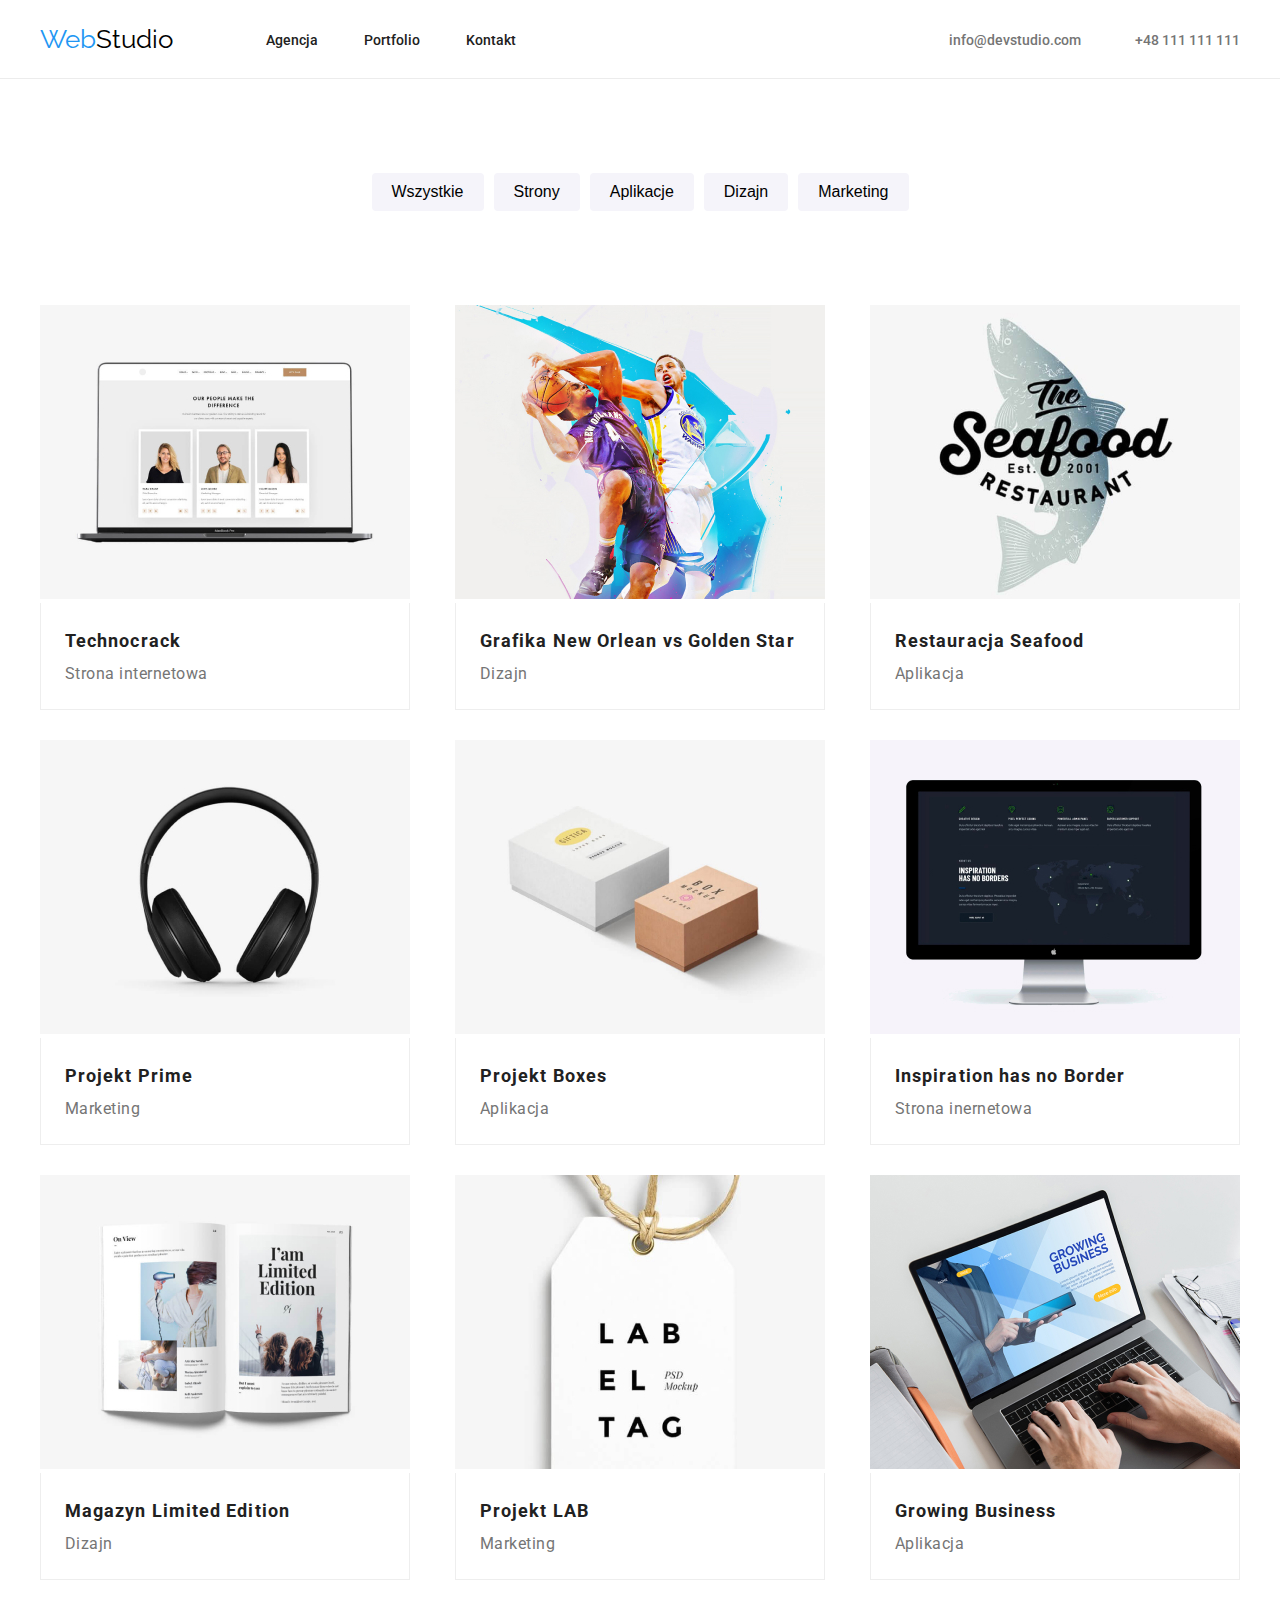
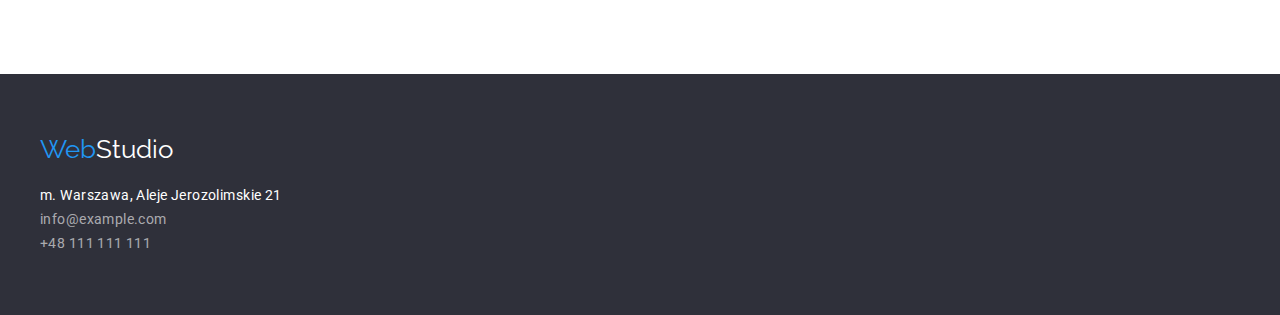
==== portfolio.html @ 24419eda "feat.init" ====
<!DOCTYPE html>
<html lang="en">
	<head>
		<meta charset="UTF-8" />
		<meta http-equiv="X-UA-Compatible" content="IE=edge" />
		<meta name="viewport" content="width=device-width, initial-scale=1.0" />
		<link rel="preconnect" href="https://fonts.googleapis.com" />
		<link rel="preconnect" href="https://fonts.gstatic.com" crossorigin />
		<link
			href="https://fonts.googleapis.com/css2?family=Raleway:wght@700&family=Roboto:wght@400;500;700;900&display=swap"
			rel="stylesheet" />
		<link
			rel="stylesheet"
			href="https://cdnjs.cloudflare.com/ajax/libs/modern-normalize/1.1.0/modern-normalize.min.css"
			integrity="sha512-wpPYUAdjBVSE4KJnH1VR1HeZfpl1ub8YT/NKx4PuQ5NmX2tKuGu6U/JRp5y+Y8XG2tV+wKQpNHVUX03MfMFn9Q=="
			crossorigin="anonymous"
			referrerpolicy="no-referrer" />
		<link rel="stylesheet" href="./css/styles.css" />
		<title>Portfolio</title>
	</head>
	<body>
		<!-- Nagłowek, nav, logo -->
		<header class="header-line">
			<div class="header container">
				<nav class="navigation">
					<a class="logo" href="index.html" title="Strona główna"
						><span class="blue-logo">Web</span>Studio</a
					>
					<ul class="nav-list">
						<li class="nav-item">
							<a class="nav-link" href="index.html">Agencja</a>
						</li>
						<li class="nav-item">
							<a class="nav-link" href="portfolio.html">Portfolio</a>
						</li>
						<li class="nav-item">
							<a class="nav-link" href="#">Kontakt</a>
						</li>
					</ul>
				</nav>
				<ul class="contact-list">
					<li class="contact-item">
						<a class="contact-link" href="mailto:info@devstudio.com"
							>info@devstudio.com</a
						>
					</li>
					<li class="contact-item">
						<a class="contact-link" href="tel:+48111111111">+48 111 111 111</a>
					</li>
				</ul>
			</div>
		</header>
		<!-- Main -->
		<main>
			<!-- Portfolio menu -->
			<section class="portfolio-menu container">
				<ul class="portfolio-menu-list">
					<li class="portfolio-menu-item">
						<button type="button" class="btn-submenu">Wszystkie</button>
					</li>
					<li class="portfolio-menu-item">
						<button type="button" class="btn-submenu">Strony</button>
					</li>
					<li class="portfolio-menu-item">
						<button type="button" class="btn-submenu">Aplikacje</button>
					</li>
					<li class="portfolio-menu-item">
						<button type="button" class="btn-submenu">Dizajn</button>
					</li>
					<li class="portfolio-menu-item">
						<button type="button" class="btn-submenu">Marketing</button>
					</li>
				</ul>
			</section>
			<!-- Our SKills  -->
			<section class="skills container">
				<ul class="skills-list">
					<li class="skills-item">
						<figure class="skills-photo">
							<img
								src="./images/ourSkills/skill1.jpg"
								alt="technocrack"
								width="370"
								height="294" />
							<figcaption class="skills-description">
								<h3 class="skills-name">Technocrack</h3>
								<p class="skills-description-text">Strona internetowa</p>
							</figcaption>
						</figure>
					</li>
					<li class="skills-item">
						<figure class="skills-photo">
							<img
								src="./images/ourSkills/skill2.jpg"
								alt="grafikaNewOrlean"
								width="370"
								height="294" />
							<figcaption class="skills-description">
								<h3 class="skills-name">Grafika New Orlean vs Golden Star</h3>
								<p class="skills-description-text">Dizajn</p>
							</figcaption>
						</figure>
					</li>
					<li class="skills-item">
						<figure class="skills-photo">
							<img
								src="./images/ourSkills/skill3.jpg"
								alt="restauracja"
								width="370"
								height="294" />
							<figcaption class="skills-description">
								<h3 class="skills-name">Restauracja Seafood</h3>
								<p class="skills-description-text">Aplikacja</p>
							</figcaption>
						</figure>
					</li>
					<li>
						<figure class="skills-photo">
							<img
								src="./images/ourSkills/skill4.jpg"
								alt="sluchawki"
								width="370"
								height="294" />
							<figcaption class="skills-description">
								<h3 class="skills-name">Projekt Prime</h3>
								<p class="skills-description-text">Marketing</p>
							</figcaption>
						</figure>
					</li>
					<li>
						<figure class="skills-photo">
							<img
								src="./images/ourSkills/skill5.jpg"
								alt="boxes"
								width="370"
								height="294" />
							<figcaption class="skills-description">
								<h3 class="skills-name">Projekt Boxes</h3>
								<p class="skills-description-text">Aplikacja</p>
							</figcaption>
						</figure>
					</li>
					<li class="skills-item">
						<figure class="skills-photo">
							<img
								src="./images/ourSkills/skill6.jpg"
								alt="monitor"
								width="370"
								height="294" />
							<figcaption class="skills-description">
								<h3 class="skills-name">Inspiration has no Border</h3>
								<p class="skills-description-text">Strona inernetowa</p>
							</figcaption>
						</figure>
					</li>
					<li class="skills-item">
						<figure class="skills-photo">
							<img
								src="./images/ourSkills/skill7.jpg"
								alt="book"
								width="370"
								height="294" />
							<figcaption class="skills-description">
								<h3 class="skills-name">Magazyn Limited Edition</h3>
								<p class="skills-description-text">Dizajn</p>
							</figcaption>
						</figure>
					</li>
					<li class="skills-item">
						<figure class="skills-photo">
							<img
								src="./images/ourSkills/skill8.jpg"
								alt="projektlab"
								width="370"
								height="294" />
							<figcaption class="skills-description">
								<h3 class="skills-name">Projekt LAB</h3>
								<p class="skills-description-text">Marketing</p>
							</figcaption>
						</figure>
					</li>
					<li class="skills-item">
						<figure class="skills-photo">
							<img
								src="./images/ourSkills/skill9.jpg"
								alt="mac"
								width="370"
								height="294" />
							<figcaption class="skills-description">
								<h3 class="skills-name">Growing Business</h3>
								<p class="skills-description-text">Aplikacja</p>
							</figcaption>
						</figure>
					</li>
				</ul>
			</section>
		</main>
		<!-- Footer -->
		<footer class="footer">
			<div class="container">
				<a class="logo" href="index.html" title="Strona główna"
					><span class="blue-logo">Web</span>Studio</a
				>
				<address>
					<ul class="address-list">
						<li class="address-item">m. Warszawa, Aleje Jerozolimskie 21</li>
						<li class="address-item">
							<a class="address-link" href="mailto:info@example.com"
								>info@example.com</a
							>
						</li>
						<li class="address-item">
							<a class="address-link" href="tel:+48111111111"
								>+48 111 111 111</a
							>
						</li>
					</ul>
				</address>
			</div>
		</footer>
	</body>
</html>
---- css/styles.css ----
/* zmienne */

:root {
	--color-font-first: #212121;
	--color-font-second: #757575;
	--color-font-third: #2196f3;
	--color-bcg-first: #fff;
	--color-bcg-second: #2f303a;
}

* {
	margin: 0;
	padding: 0;
}

body {
	background-color: var(--color-bcg-first);
	font-family: "Roboto", sans-serif;
	color: var(--color-font-first);
}

.container {
	width: 100%;
	max-width: 1200px;
	margin: auto;
	padding: 0 15px;
}

/* Header, nav, logo */

.header {
	padding-top: 24px;
	padding-bottom: 24px;
	display: flex;
	justify-content: space-between;
	align-items: center;
}
.header-line {
	border-bottom: #ececec solid 1px;
}

.navigation {
	display: flex;
}

.logo {
	margin-right: 93px;
	font-family: "Raleway", sans-serif;
	font-size: 26px;
	color: #000;
	text-decoration: none;
}

.blue-logo {
	color: var(--color-font-third);
}

.nav-list {
	display: flex;
	align-items: center;
	flex-wrap: wrap;
	list-style-type: none;
}

.nav-link {
	text-decoration: none;
	font-size: 14px;
	font-weight: 500;
	color: var(--color-font-first);
}
.nav-item {
	margin-right: 46px;
	display: inline;
}

.nav-link:hover,
.nav-link:focus,
.nav-link:active {
	color: var(--color-font-third);
}

.contact-item {
	display: inline;
	margin-right: 50px;
}

.contact-item:last-child{
	margin-right: 0;
}

.contact-list {
	list-style-type: none;
}

.contact-link {
	color: var(--color-font-second);
	text-decoration: none;
	font-size: 14px;
	font-weight: 500;
}

.contact-link:hover,
.contact-link:focus,
.contact-link:active {
	color: var(--color-font-third);
}

/* Hero */

.hero {
	background-color: var(--color-bcg-second);
	display: flex;
	flex-direction: column;
	padding-top: 200px;
	padding-bottom: 200px;
	display: flex;
	justify-content: center;
	align-items: center;
	text-align: center;
}

.hero-title {
	color: var(--color-bcg-first);
	text-transform: uppercase;
	font-size: 44px;
	font-weight: 900;
	line-height: 60px;
	letter-spacing: 0.06em;
	margin-bottom: 30px;
}

.btn-hero {
	font-family: "Roboto" sans-serif;
	color: var(--color-bcg-first);
	background-color: var(--color-font-third);
	box-shadow: 0px 4px 4px rgba(0, 0, 0, 0.15);
	border: none;
	border-radius: 4px;
	font-size: 16px;
	font-weight: 700;
	line-height: 30px;
	padding: 10px 41px 10px 42px;
	cursor: pointer;
}

.btn-hero:hover,
.btn-hero:focus,
.btn-hero:active {
	background-color: var(--color-bcg-first);
	color: var(--color-font-third);
}

/* Porfolio menu */

.portfolio-menu-list {
	margin: auto;
	padding: 94px 0 50px 0;
	padding-bottom: 94px;
	list-style: none;
	display: flex;
	justify-content: center;
	gap: 10px;
}



.btn-submenu {
	font-family: "Roboto" sans-serif;
	text-align: center;
	background-color: #f5f4fa;
	padding: 0px 20px;
	min-height: 38px;
	font-size: 16px;
	font-weight: 500;
	border: none;
	border-radius: 4px;
	cursor: pointer;
}

.btn-submenu:hover,
.btn-submenu:focus,
.btn-submenu:active {
	background-color: var(--color-font-third);
	color: var(--color-bcg-first);
}

/* Our Skills */

.skills-list {
	padding-bottom: 94px;
	display: flex;
	flex-wrap: wrap;
	justify-content: space-between;
	row-gap: 30px;
	column-gap: 20px;
}

.skills-name {
	font-size: 18px;
	font-weight: 700;
	line-height: 36px;
	letter-spacing: 0.06em;
}

.skills-list {
	list-style: none;
}

.skills-description {
	border-left: 1px solid #eee;
	border-right: 1px solid #eee;
	border-bottom: 1px solid #eee;
	padding: 20px 24px;
}

.skills-description-text {
	font-size: 16px;
	font-weight: 400;
	line-height: 30px;
	letter-spacing: 0.03em;
	color: var(--color-font-second);
}

/* Section Lorem*/

.lorem {
	margin-top: 94px;
	background-color: var(--color-bcg-first);
}

.lorem-item {
	max-width: 270px;
	display: inline-block;
	margin-right: 20px;
}

.lorem-item:last-child {
	margin-right: 0;
}

.lorem-list {
	list-style: none;
}

.lorem-title {
	font-size: 14px;
	font-weight: 700;
	line-height: 16px;
	letter-spacing: 0.03em;
	margin-bottom: 10px;
}

.lorem-text {
	font-size: 14px;
	line-height: 24px;
	color: var(--color-font-second);
	letter-spacing: 3%;
}

/* ourJob offer */

.offer {
	padding-bottom: 94px;
	background-color: var(--color-bcg-first);
}

.offer-title {
	margin-top: 94px;
	margin-bottom: 50px;
	text-align: center;
	font-size: 36px;
}

.offer-list {
	list-style: none;
}
.offer-item {
	display: inline-block;
	margin-right: 20px;
}

/* ourTeam */

.team-list {
	display: flex;
	justify-content: center;
	list-style: none;
}

.team {
	text-align: center;
	background-color: #f5f4fa;
	padding-top: 94px;
	padding-bottom: 94px;
	margin-bottom: 0px;
}

.team-item {
	background-color: var(--color-bcg-first);
	box-shadow: 0px 1px 3px rgba(0, 0, 0, 0.12), 0px 1px 1px rgba(0, 0, 0, 0.14),
	0px 2px 1px rgba(0, 0, 0, 0.2);
	border-radius: 0px 0px 4px 4px;
	max-width: 270px;
	display: inline-block;
	margin-right: 30px;
}

.team-item:last-child {
	margin-right: 0;
}
.team-title {
	margin: 0;
	margin-bottom: 50px;
	padding: 0;
	font-size: 36px;
	font-weight: 700;
}

.team-person {
	margin-bottom: 10px;
	font-size: 16px;
	font-weight: 500;
	line-height: 19px;
	letter-spacing: 0.03em;
}

.team-person-work {
	color: var(--color-font-second);
}

.team-photo {
	margin-bottom: 30px;
}

.team-description {
	padding-top: 30px;
}

/* Footer */

.footer {
	padding-top: 60px;
	padding-bottom: 60px;
	background-color: #2f303a;
}

.footer .logo {
	font-family: "Raleway", sans-serif;
	font-size: 26px;
	color: var(--color-bcg-first);
}

.address-list {
	padding-left: 0;
	padding-top: 20px;
	 list-style-type: none;
}

.address-item {
	color: var(--color-bcg-first);
	font-size: 14px;
	font-style: normal;
	line-height: 1.7em;
	letter-spacing: 0.03em;
}

.address-link {
	color: rgba(255, 255, 255, 0.6);
	text-decoration: none;
}

.address-link:hover,
.address-link:focus,
.address-link:active {
	color: var(--color-bcg-first);
}
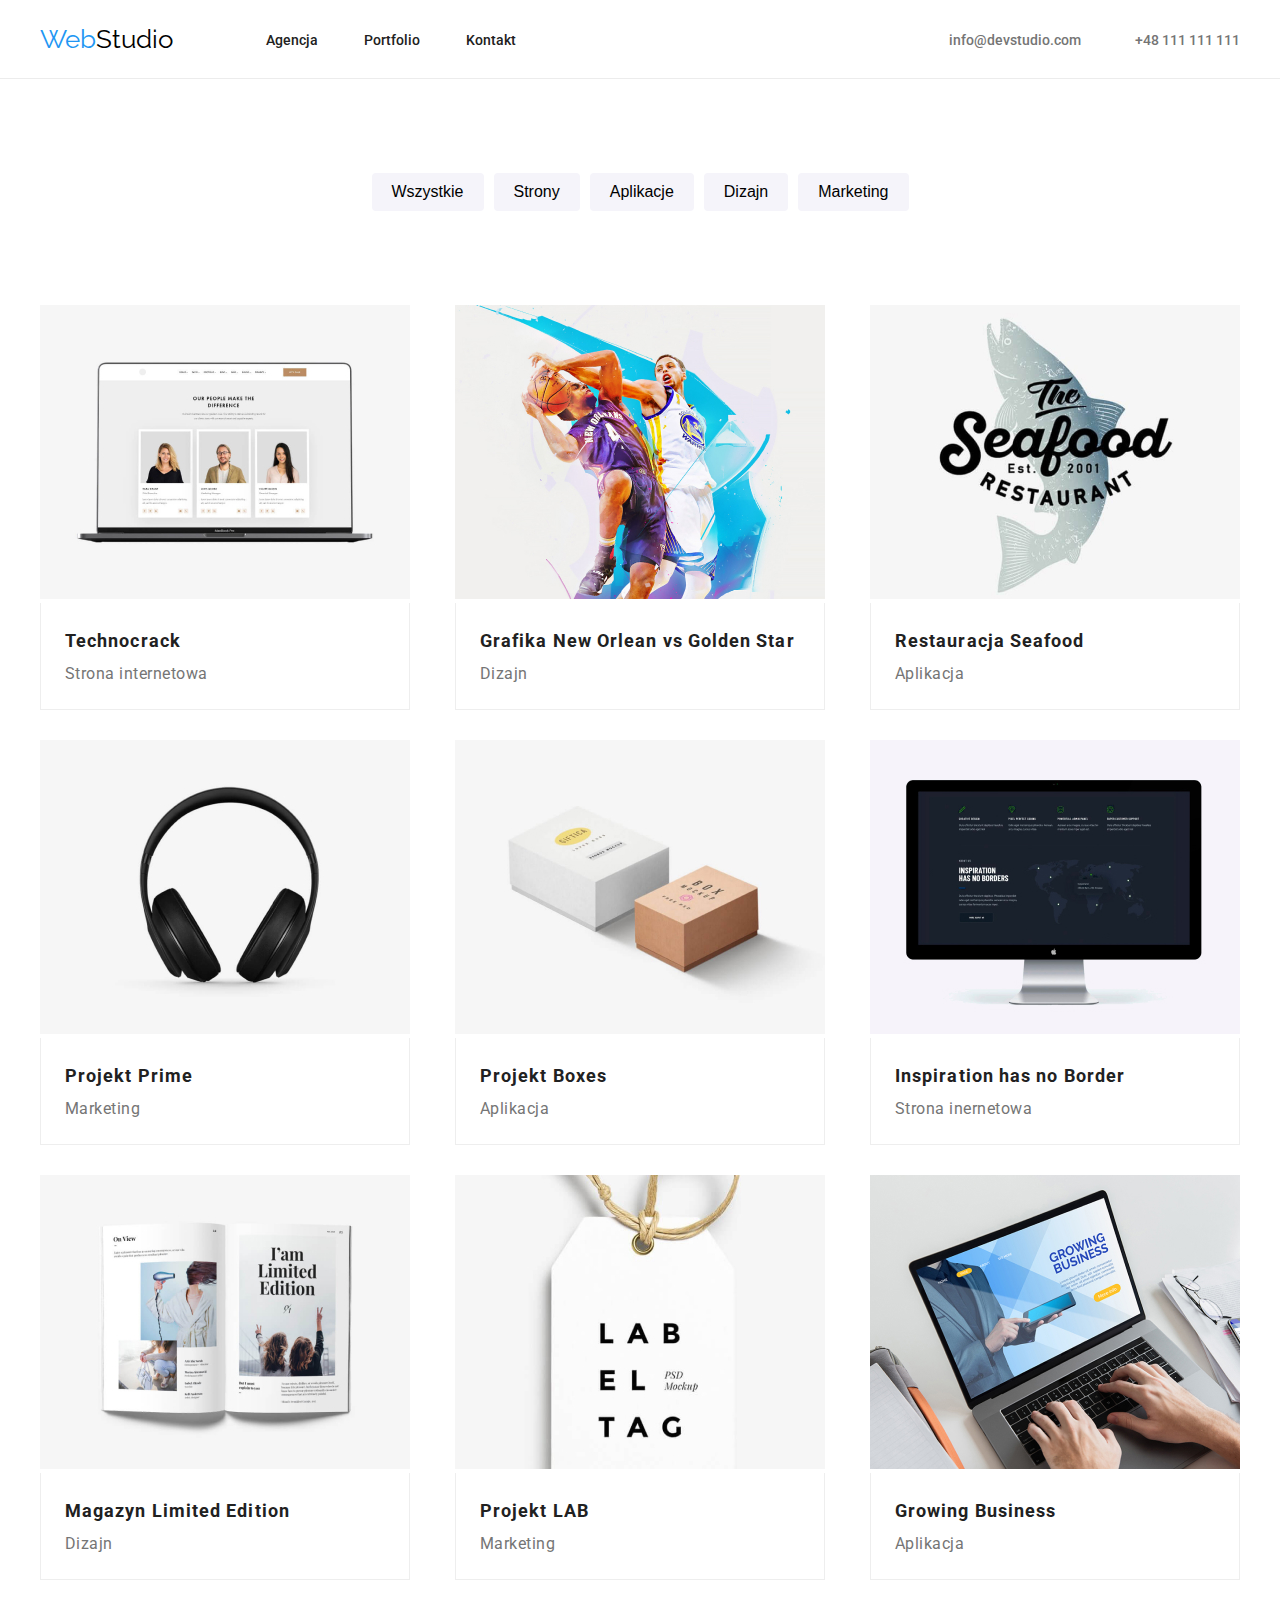
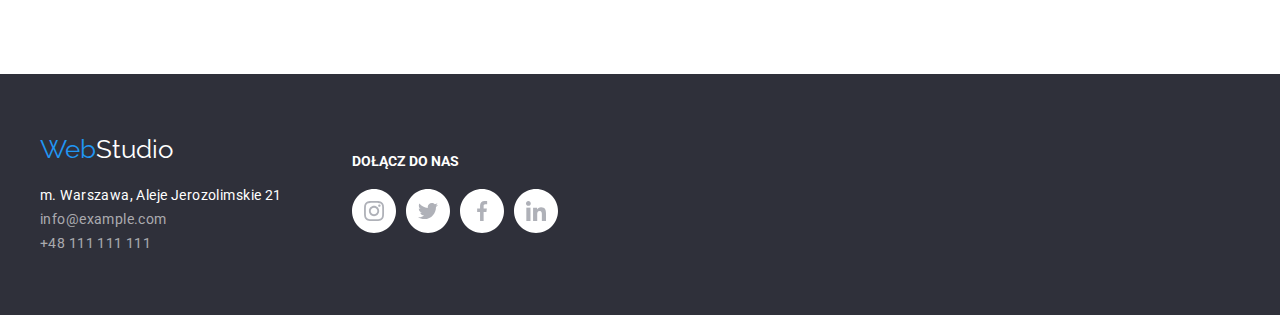
==== commit 1583a619: "all icsons placed, portfolio site done" ====
--- a/portfolio.html
+++ b/portfolio.html
@@ -197,26 +197,52 @@
 		</main>
 		<!-- Footer -->
 		<footer class="footer">
-			<div class="container">
-				<a class="logo" href="index.html" title="Strona główna"
-					><span class="blue-logo">Web</span>Studio</a
-				>
-				<address>
-					<ul class="address-list">
-						<li class="address-item">m. Warszawa, Aleje Jerozolimskie 21</li>
-						<li class="address-item">
-							<a class="address-link" href="mailto:info@example.com"
-								>info@example.com</a
-							>
-						</li>
-						<li class="address-item">
-							<a class="address-link" href="tel:+48111111111"
-								>+48 111 111 111</a
-							>
-						</li>
+			<div class="footer-box container">
+				<div class="footer-content">
+					<a class="logo" href="index.html" title="Strona główna"
+						><span class="blue-logo">Web</span>Studio</a>
+					<address>
+						<ul class="address-list">
+							<li class="address-item">m. Warszawa, Aleje Jerozolimskie 21</li>
+							<li class="address-item">
+								<a class="address-link" href="mailto:info@example.com"
+									>info@example.com</a
+								>
+							</li>
+							<li class="address-item">
+								<a class="address-link" href="tel:+48111111111"
+									>+48 111 111 111</a
+								>
+							</li>
+						</ul>
+					</address>
+				</div>
+				<div class="footer-social">
+					<p>Dołącz do nas</p>
+					<ul class="footer-social-list">
+					  <li class="footer-social-item">
+						<a href="#" class="footer-social-link" target="_blank"
+						  ><svg class="footer-social-icon" width="44" height="44">
+							<use href="images/icons.svg#icon-social-instagram"></use></svg></a>
+					  </li>
+					  <li class="footer-social-item">
+						<a href="#" class="footer-social-link" target="_blank"
+						  ><svg class="footer-social-icon" width="44" height="44">
+							<use href="images/icons.svg#icon-social-twitter"></use></svg></a>
+					  </li>
+					  <li class="footer-social-item">
+						<a href="#" class="footer-social-link" target="_blank"
+						  ><svg class="footer-social-icon" width="44" height="44">
+							<use href="images/icons.svg#icon-social-fb"></use></svg></a>
+					  </li>
+					  <li class="footer-social-item">
+						<a href="#" class="footer-social-link" target="_blank"
+						  ><svg class="footer-social-icon" width="44" height="44">
+							<use href="images/icons.svg#icon-social-linkedin"></use></svg></a>
+					  </li>
 					</ul>
-				</address>
-			</div>
-		</footer>
+				  </div>
+				</div>
+			</footer>
 	</body>
 </html>
--- a/css/styles.css
+++ b/css/styles.css
@@ -6,6 +6,8 @@
 	--color-font-third: #2196f3;
 	--color-bcg-first: #fff;
 	--color-bcg-second: #2f303a;
+	--color-frame-first:#afb1b8;
+	--border-radius-default: 4px;
 }
 
 * {
@@ -84,7 +86,7 @@
 	margin-right: 50px;
 }
 
-.contact-item:last-child{
+.contact-item:last-child {
 	margin-right: 0;
 }
 
@@ -109,6 +111,11 @@
 
 .hero {
 	background-color: var(--color-bcg-second);
+	background-image: linear-gradient(
+			rgba(47, 48, 58, 0.4),
+			rgba(47, 48, 58, 0.4)
+		),
+		url(../images/hero-bcg.jpg);
 	display: flex;
 	flex-direction: column;
 	padding-top: 200px;
@@ -161,8 +168,6 @@
 	justify-content: center;
 	gap: 10px;
 }
-
-
 
 .btn-submenu {
 	font-family: "Roboto" sans-serif;
@@ -195,6 +200,13 @@
 	column-gap: 20px;
 }
 
+git
+
+.skills-item:hover {
+	box-shadow: 0px 1px 1px rgba(0, 0, 0, 0.12), 0px 4px 4px rgba(0, 0, 0, 0.06),
+    1px 4px 6px rgba(0, 0, 0, 0.16);
+}
+
 .skills-name {
 	font-size: 18px;
 	font-weight: 700;
@@ -298,7 +310,7 @@
 .team-item {
 	background-color: var(--color-bcg-first);
 	box-shadow: 0px 1px 3px rgba(0, 0, 0, 0.12), 0px 1px 1px rgba(0, 0, 0, 0.14),
-	0px 2px 1px rgba(0, 0, 0, 0.2);
+		0px 2px 1px rgba(0, 0, 0, 0.2);
 	border-radius: 0px 0px 4px 4px;
 	max-width: 270px;
 	display: inline-block;
@@ -336,8 +348,54 @@
 	padding-top: 30px;
 }
 
+/* Our Clients */
+
+.clients {
+	text-align: center;
+	padding-top: 94px;
+	padding-bottom: 94px;
+}
+
+.clients-title {
+	margin: 0;
+	margin-bottom: 50px;
+	padding: 0;
+	font-size: 36px;
+	font-weight: 700;
+}
+
+.clients-list {
+	display: flex;
+	list-style: none;
+}
+
+.clients-item {
+	margin-right: 30px;
+	padding: 16px 32px;
+	display: flex;
+	justify-content: center;
+	align-items: center;
+	border-radius: 4px;
+	border:1px solid var(--color-frame-first)
+}
+
+.clients-item:hover {
+	border: 1px solid var(--color-font-third);
+  }
+  
+  .clients-icon {
+	fill: var(--color-frame-first);
+  }
+  
+  .clients-item:hover .clients-icon {
+	fill: var(--color-font-third);
+
+  }
 /* Footer */
-
+.footer-box {
+	display: flex;
+	align-items: center;
+}
 .footer {
 	padding-top: 60px;
 	padding-bottom: 60px;
@@ -353,7 +411,7 @@
 .address-list {
 	padding-left: 0;
 	padding-top: 20px;
-	 list-style-type: none;
+	list-style-type: none;
 }
 
 .address-item {
@@ -374,3 +432,22 @@
 .address-link:active {
 	color: var(--color-bcg-first);
 }
+
+.footer-social {
+	margin-left: 70px;
+}
+
+.footer-social > p {
+	color: var(--color-bcg-first);
+	font-size: 14px;
+	font-weight: 700;
+	text-transform: uppercase;
+	margin-bottom: 20px;
+  }
+
+.footer-social-list {
+	display: flex;
+	justify-content: space-between;
+	gap: 10px;
+	list-style-type:none;
+}
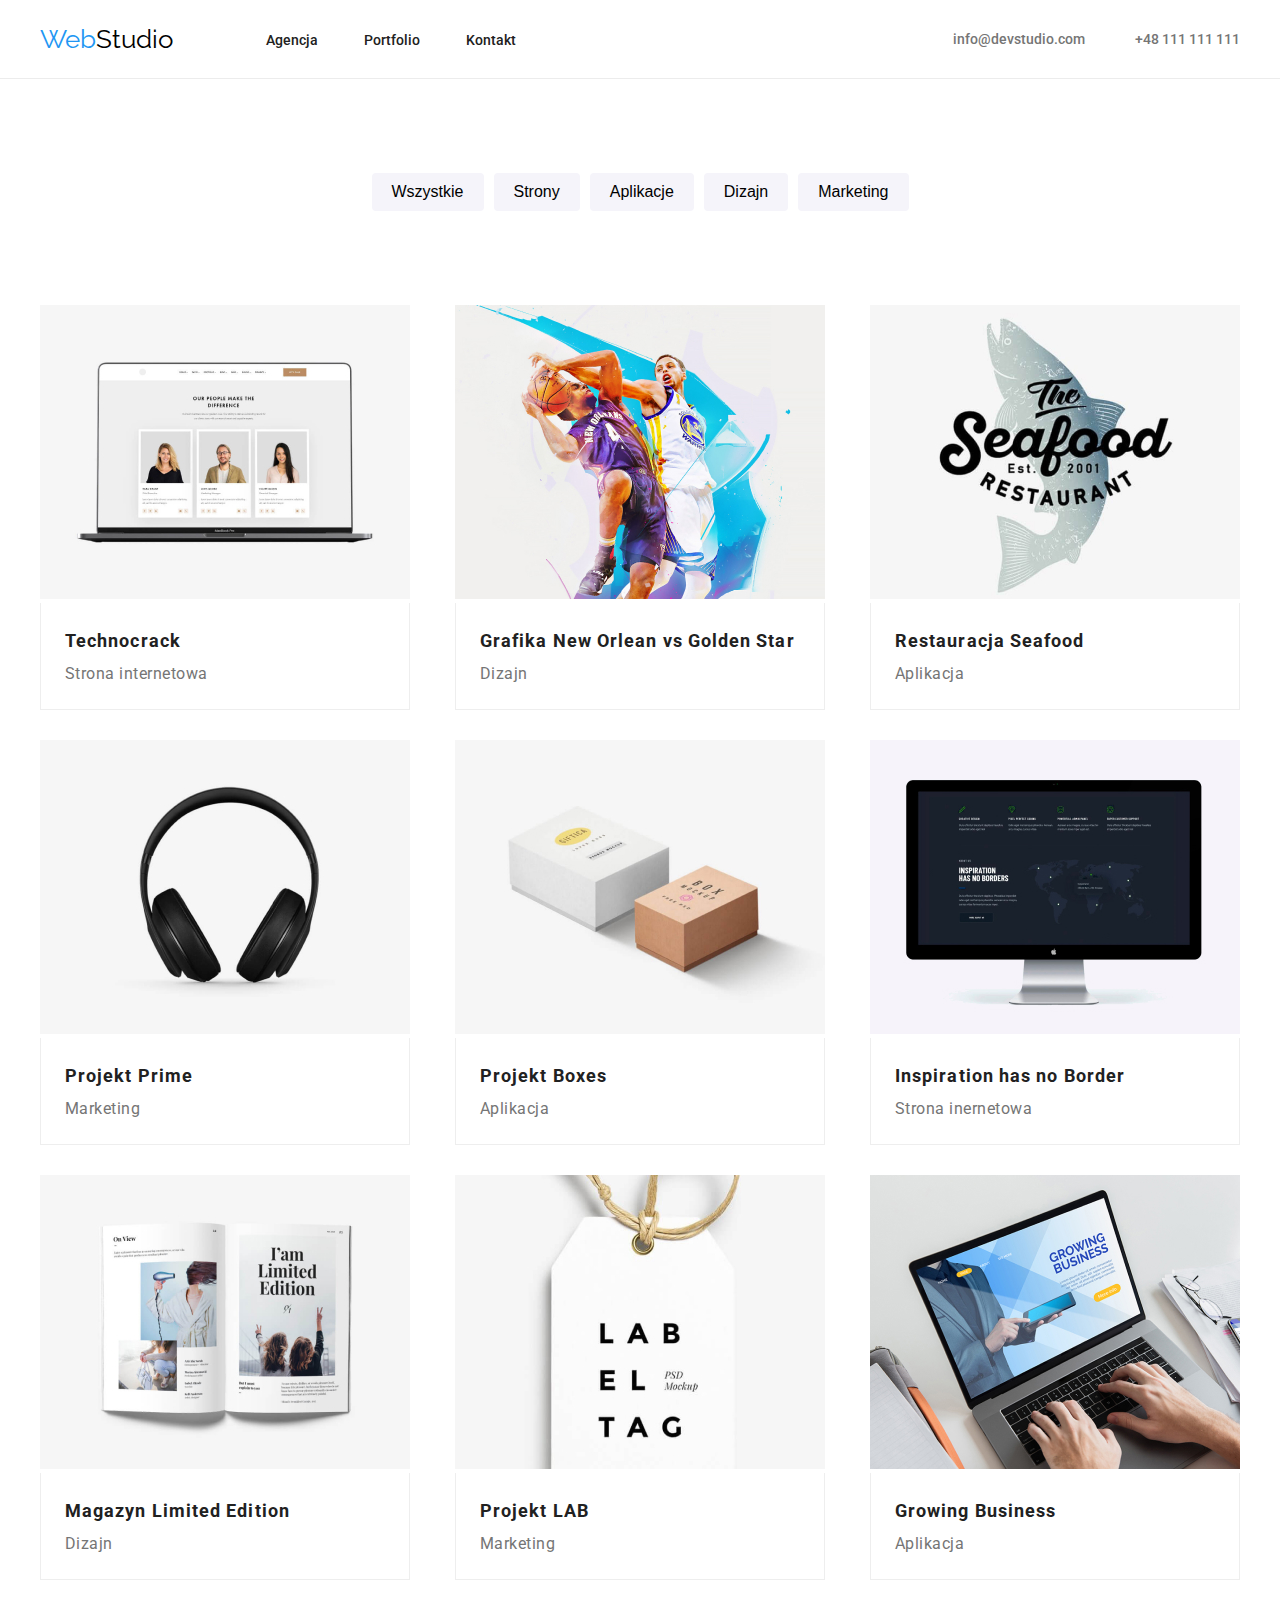
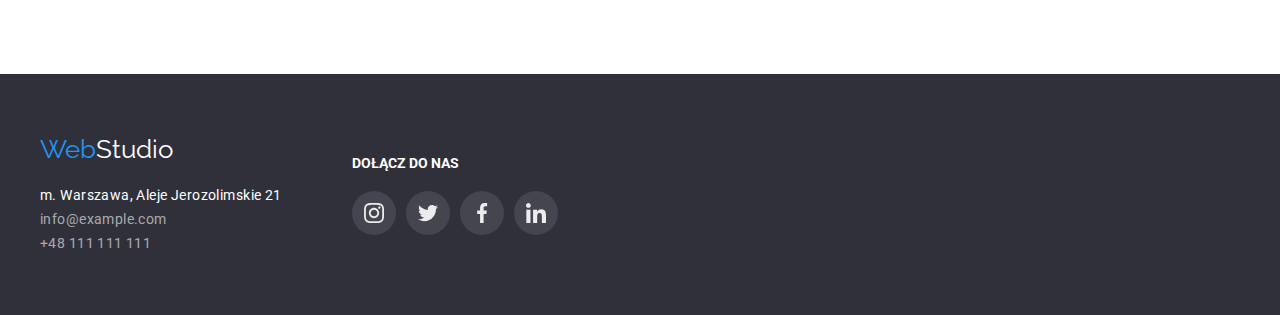
==== commit f1cee142: "fixed icons in out team section" ====
--- a/portfolio.html
+++ b/portfolio.html
@@ -222,23 +222,23 @@
 					<ul class="footer-social-list">
 					  <li class="footer-social-item">
 						<a href="#" class="footer-social-link" target="_blank"
-						  ><svg class="footer-social-icon" width="44" height="44">
-							<use href="images/icons.svg#icon-social-instagram"></use></svg></a>
-					  </li>
-					  <li class="footer-social-item">
-						<a href="#" class="footer-social-link" target="_blank"
-						  ><svg class="footer-social-icon" width="44" height="44">
-							<use href="images/icons.svg#icon-social-twitter"></use></svg></a>
-					  </li>
-					  <li class="footer-social-item">
-						<a href="#" class="footer-social-link" target="_blank"
-						  ><svg class="footer-social-icon" width="44" height="44">
-							<use href="images/icons.svg#icon-social-fb"></use></svg></a>
-					  </li>
-					  <li class="footer-social-item">
-						<a href="#" class="footer-social-link" target="_blank"
-						  ><svg class="footer-social-icon" width="44" height="44">
-							<use href="images/icons.svg#icon-social-linkedin"></use></svg></a>
+						  ><svg class="footer-social-icon" width="20" height="20">
+							<use href="./images/icons.svg#icon-social-instagram"></use></svg></a>
+					  </li>
+					  <li class="footer-social-item">
+						<a href="#" class="footer-social-link" target="_blank"
+						  ><svg class="footer-social-icon" width="20" height="20">
+							<use href="./images/icons.svg#icon-social-twitter"></use></svg></a>
+					  </li>
+					  <li class="footer-social-item">
+						<a href="#" class="footer-social-link" target="_blank"
+						  ><svg class="footer-social-icon" width="20" height="20">
+							<use href="./images/icons.svg#icon-social-fb"></use></svg></a>
+					  </li>
+					  <li class="footer-social-item">
+						<a href="#" class="footer-social-link" target="_blank"
+						  ><svg class="footer-social-icon" width="20" height="20">
+							<use href="./images/icons.svg#icon-social-linkedin"></use></svg></a>
 					  </li>
 					</ul>
 				  </div>
--- a/css/styles.css
+++ b/css/styles.css
@@ -6,7 +6,7 @@
 	--color-font-third: #2196f3;
 	--color-bcg-first: #fff;
 	--color-bcg-second: #2f303a;
-	--color-frame-first:#afb1b8;
+	--color-frame-first: #afb1b8;
 	--border-radius-default: 4px;
 }
 
@@ -91,10 +91,14 @@
 }
 
 .contact-list {
+	display: flex;
+	align-items: center;
 	list-style-type: none;
 }
 
 .contact-link {
+	display: flex;
+	align-items: center;
 	color: var(--color-font-second);
 	text-decoration: none;
 	font-size: 14px;
@@ -104,6 +108,15 @@
 .contact-link:hover,
 .contact-link:focus,
 .contact-link:active {
+	color: var(--color-font-third);
+}
+
+.contact-icon {
+	margin-right: 10px;
+	fill: var(--color-font-second);
+}
+
+.contact-icon:hover{
 	color: var(--color-font-third);
 }
 
@@ -116,6 +129,8 @@
 			rgba(47, 48, 58, 0.4)
 		),
 		url(../images/hero-bcg.jpg);
+	background-position: center;
+	background-repeat: no-repeat;
 	display: flex;
 	flex-direction: column;
 	padding-top: 200px;
@@ -200,11 +215,10 @@
 	column-gap: 20px;
 }
 
-git
-
 .skills-item:hover {
+	cursor: pointer;
 	box-shadow: 0px 1px 1px rgba(0, 0, 0, 0.12), 0px 4px 4px rgba(0, 0, 0, 0.06),
-    1px 4px 6px rgba(0, 0, 0, 0.16);
+		1px 4px 6px rgba(0, 0, 0, 0.16);
 }
 
 .skills-name {
@@ -267,6 +281,16 @@
 	line-height: 24px;
 	color: var(--color-font-second);
 	letter-spacing: 3%;
+}
+
+.lorem-box {
+	background-color: #f5f4fa;
+	border-radius: 4px;
+	padding: 25px 100px;
+	display: flex;
+	justify-content: center;
+	align-items: center;
+	margin-bottom: 30px;
 }
 
 /* ourJob offer */
@@ -348,6 +372,29 @@
 	padding-top: 30px;
 }
 
+.team-social-link {
+	display: flex;
+	align-items: center;
+	justify-content: center;
+	list-style-type: none;
+	border-radius: 50%;
+	background-color: rgba(255, 255, 255, 0.1);
+	fill: rgba(175, 177, 184, 1);
+	height: 44px;
+	width: 44px;
+	margin-right: 10px;
+}
+
+.team-social-link:hover {
+	fill: var(--color-bcg-first);
+	background-color: var(--color-font-third);
+}
+
+.team-social-icons {
+	display: flex;
+	justify-content: center;
+	margin-top: 16px;
+}
 /* Our Clients */
 
 .clients {
@@ -376,21 +423,21 @@
 	justify-content: center;
 	align-items: center;
 	border-radius: 4px;
-	border:1px solid var(--color-frame-first)
+	border: 1px solid var(--color-frame-first);
 }
 
 .clients-item:hover {
 	border: 1px solid var(--color-font-third);
-  }
-  
-  .clients-icon {
+}
+
+.clients-icon {
 	fill: var(--color-frame-first);
-  }
-  
-  .clients-item:hover .clients-icon {
+}
+
+.clients-item:hover .clients-icon {
 	fill: var(--color-font-third);
-
-  }
+}
+
 /* Footer */
 .footer-box {
 	display: flex;
@@ -435,6 +482,8 @@
 
 .footer-social {
 	margin-left: 70px;
+	width: 206px;
+	height: 80px;
 }
 
 .footer-social > p {
@@ -443,11 +492,29 @@
 	font-weight: 700;
 	text-transform: uppercase;
 	margin-bottom: 20px;
-  }
+}
 
 .footer-social-list {
 	display: flex;
-	justify-content: space-between;
-	gap: 10px;
-	list-style-type:none;
-}
+  text-align: center;
+  justify-content: left;
+  list-style-type: none;
+}
+
+
+.footer-social-link {
+	display: flex;
+	align-items: center;
+	justify-content: center;
+	list-style-type: none;
+	border-radius: 50%;
+	background-color: rgba(255, 255, 255, 0.1);
+	fill: #ececec;
+	height: 44px;
+	width: 44px;
+	margin-right: 10px;
+}
+
+.footer-social-link:hover {
+	background-color: var(--color-font-third);
+}